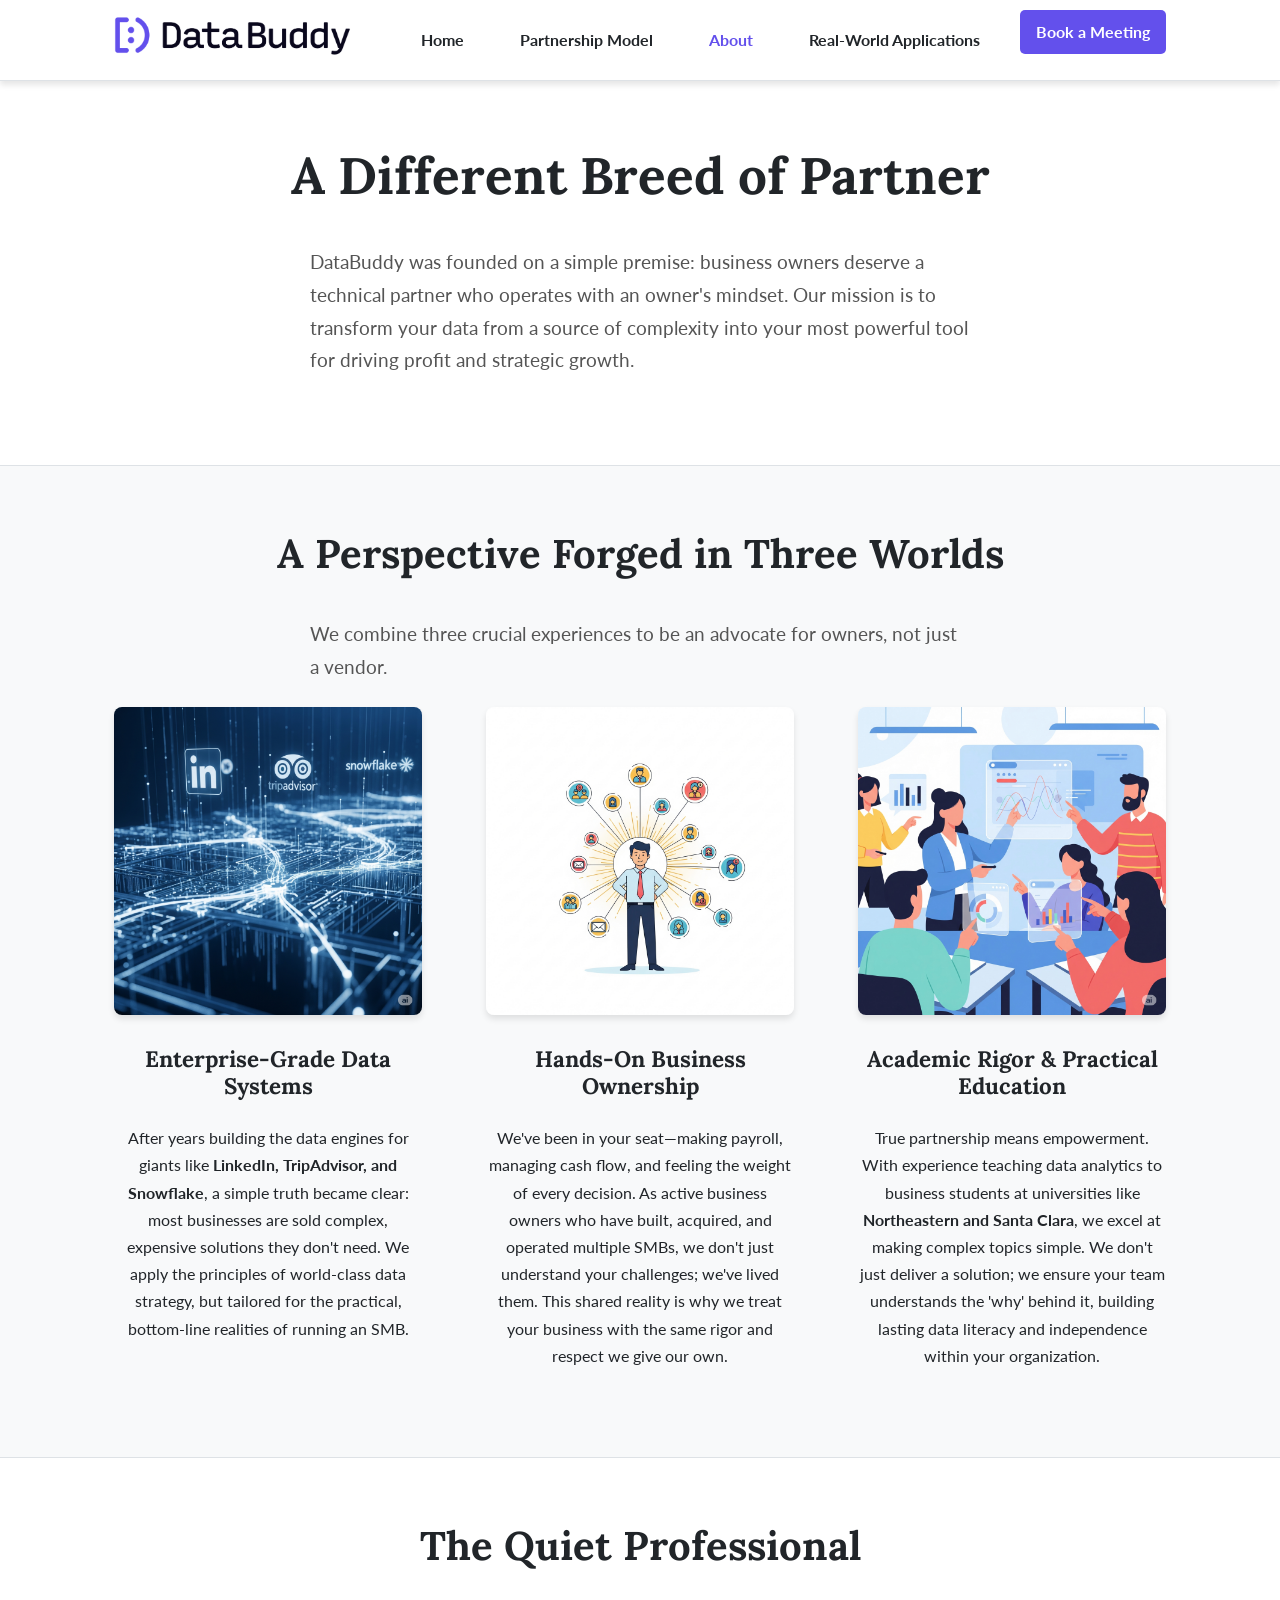
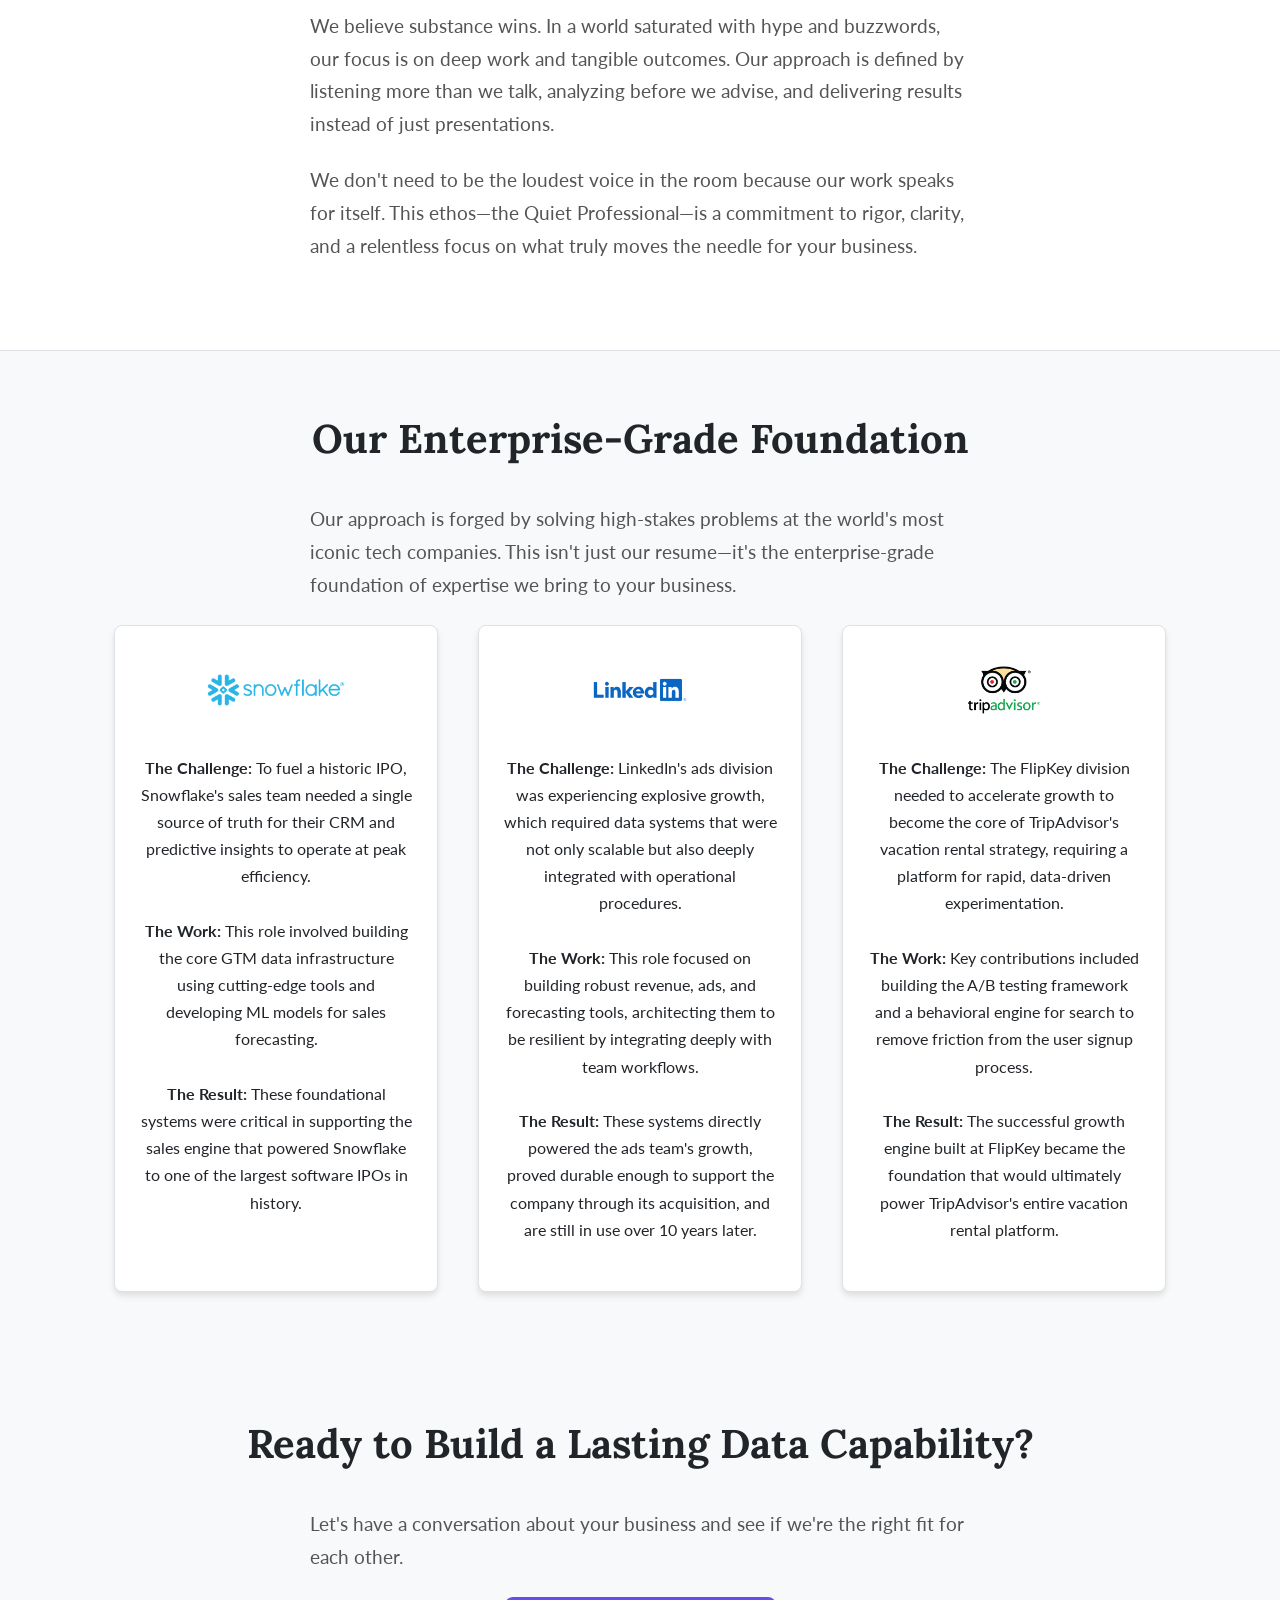
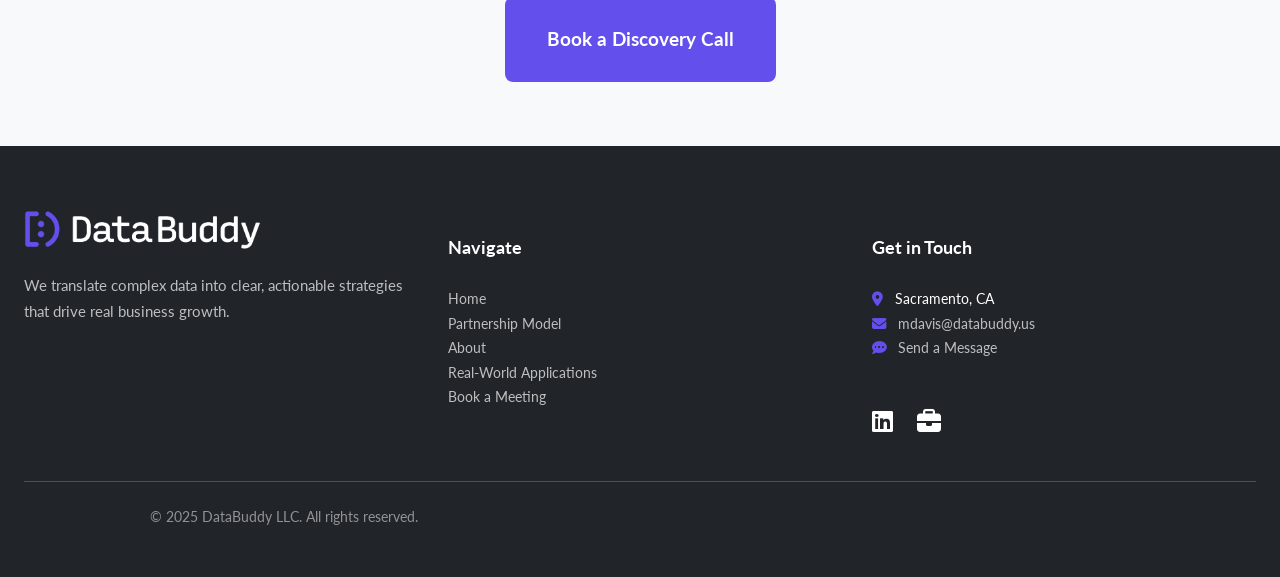
==== about.html @ 384ed4ab "first draft of new design" ====
<!DOCTYPE html>
<html lang="en">

<head>
    <meta charset="UTF-8">
    <meta name="viewport" content="width=device-width, initial-scale=1.0">

    <!-- SEO Meta Tags -->
    <title>DataBuddy | Unlock Clarity, Drive Growth</title>
    <meta name="description"
        content="DataBuddy helps SMBs gain clarity, save time, and boost profit. Partner with us to transform your data into a powerful asset.">

    <!-- Google Fonts -->
    <link rel="preconnect" href="https://fonts.googleapis.com">
    <link rel="preconnect" href="https://fonts.gstatic.com" crossorigin>
    <link href="https://fonts.googleapis.com/css2?family=Lato:wght@400;700&family=Lora:wght@400;700&display=swap"
        rel="stylesheet">

    <!-- Stylesheet -->
    <link rel="stylesheet" href="style.css">
    <link rel="stylesheet" href="https://cdnjs.cloudflare.com/ajax/libs/font-awesome/6.5.2/css/all.min.css"
        integrity="sha512-SnH5WK+bZxgPHs44uWIX+LLJAJ9/2PkPKZ5QiAj6Ta86w+fsb2TkcmfRyVX3pBnMFcV7oQPJkl9QevSCWr3W6A=="
        crossorigin="anonymous" referrerpolicy="no-referrer" />

    <!-- JSON-LD Schema Markup -->
    <script type="application/ld+json">
    {
      "@context": "https://schema.org",
      "@type": "ProfessionalService",
      "name": "DataBuddy",
      "description": "A data consultancy for SMBs, specializing in data strategy, analytics, and AI integration to drive profit and efficiency.",
      "url": "https://databuddy.us",
      "logo": "assets/DataBuddy logo color RGB.png",
      "serviceType": "Data Consulting",
      "areaServed": "US",
      "hasOfferCatalog": {
        "@type": "OfferCatalog",
        "name": "DataBuddy Services",
        "itemListElement": [
          {
            "@type": "OfferCatalog",
            "name": "Data Strategy & Analytics",
            "itemListElement": [
              {
                "@type": "Offer",
                "itemOffered": {
                  "@type": "Service",
                  "name": "Fractional CDO Services"
                }
              },
              {
                "@type": "Offer",
                "itemOffered": {
                  "@type": "Service",
                  "name": "Data Automation"
                }
              }
            ]
          }
        ]
      }
    }
    </script>
</head>

<body>
    <div class="wrapper">
        <header class="site-header">
            <div class="container header-container">
                <a href="index.html" class="site-logo">
                    <img src="assets/DataBuddy logo color RGB.png" alt="DataBuddy Logo">
                </a>
                <button class="nav-toggle" aria-controls="main-nav" aria-expanded="false">
                    <span class="hamburger" aria-hidden="true"></span>
                    <span class="sr-only">Menu</span>
                </button>
                <nav class="main-nav" id="main-nav">
                    <ul>
                        <li><a href="index.html">Home</a></li>
                        <li><a href="partnership-model.html">Partnership Model</a></li>
                        <li><a href="about.html" class="active">About</a></li>
                        <li><a href="real-world-applications.html">Real-World Applications</a></li>
                        <li><a href="contact.html" class="nav-button">Book a Meeting</a></li>
                    </ul>
                </nav>
            </div>
        </header>

        <main>
            <section class="page-header">
                <div class="container">
                    <h1 class="section-title">A Different Breed of Partner</h1>
                    <p class="subtitle">DataBuddy was founded on a simple premise: business owners deserve a technical
                        partner who operates with an owner's mindset. Our mission is to transform your data from a
                        source of complexity into your most powerful tool for driving profit and strategic growth.</p>
                </div>
            </section>

            <section class="philosophy-content bg-light">
                <div class="container">
                    <h2 class="section-title">A Perspective Forged in Three Worlds</h2>
                    <p class="subtitle">We combine three crucial experiences to be an advocate for owners, not just a
                        vendor.</p>
                    <div class="philosophy-grid">
                        <div class="philosophy-item">
                            <img src="assets/enterprise_experience.png" alt="Illustration of a high tech data system">
                            <h3>Enterprise-Grade Data Systems</h3>
                            <p>After years building the data engines for giants like <strong>LinkedIn, TripAdvisor, and
                                    Snowflake</strong>, a simple truth became clear: most businesses are sold complex,
                                expensive solutions they don't need. We apply the principles of world-class data
                                strategy, but tailored for the practical, bottom-line realities of running an SMB.</p>
                        </div>
                        <div class="philosophy-item">
                            <img src="assets/owner_many_hats.png"
                                alt="Illustration of a business owner considering many responsibilities">
                            <h3>Hands-On Business Ownership</h3>
                            <p>We've been in your seat—making payroll, managing cash flow, and feeling the weight of
                                every decision. As active business owners who have built, acquired, and operated
                                multiple SMBs, we don't just understand your challenges; we've lived them. This shared
                                reality is why we treat your business with the same rigor and respect we give our own.
                            </p>
                        </div>
                        <div class="philosophy-item">
                            <img src="assets/modern_teaching.png" alt="Illustration of a project based classroom">
                            <h3>Academic Rigor & Practical Education</h3>
                            <p>True partnership means empowerment. With experience teaching data analytics to business
                                students at universities like <strong>Northeastern and Santa Clara</strong>, we excel at
                                making complex topics simple. We don't just deliver a solution; we ensure your team
                                understands the 'why' behind it, building lasting data literacy and independence within
                                your organization.</p>
                        </div>
                    </div>
                </div>
            </section>

            <section class="quiet-professional">
                <div class="container">
                    <h2 class="section-title">The Quiet Professional</h2>
                    <p class="subtitle">We believe substance wins. In a world saturated with hype and buzzwords, our
                        focus is on deep work and tangible outcomes. Our approach is defined by listening more than we
                        talk, analyzing before we advise, and delivering results instead of just presentations.</p>
                    <p class="subtitle">We don't need to be the loudest voice in the room because our work speaks for
                        itself. This ethos—the Quiet Professional—is a commitment to rigor, clarity, and a relentless
                        focus on what truly moves the needle for your business.</p>
                </div>
            </section>

            <section class="experience-section bg-light">
                <div class="container">
                    <h2 class="section-title">Our Enterprise-Grade Foundation</h2>
                    <p class="subtitle">Our approach is forged by solving high-stakes problems at the world's most
                        iconic tech companies. This isn't just our resume—it's the enterprise-grade foundation of
                        expertise we bring to your business.</p>
                    <div class="experience-grid">
                        <div class="experience-card">
                            <img src="assets/snowflake-logo.png" alt="Snowflake Logo" class="experience-logo">
                            <p><strong>The Challenge:</strong> To fuel a historic IPO,
                                Snowflake's sales team needed a single source of truth for their CRM and predictive
                                insights to operate at peak efficiency.<br><br><strong>The Work:</strong> This role
                                involved building the core GTM data infrastructure using cutting-edge tools and
                                developing ML models for sales forecasting.<br><br><strong>The Result:</strong>
                                These foundational systems were critical in supporting the sales engine that powered
                                Snowflake to one of the largest software IPOs in history.</p>
                        </div>
                        <div class="experience-card">
                            <img src="assets/linkedin-logo.png" alt="LinkedIn Logo" class="experience-logo">
                            <p><strong>The Challenge:</strong> LinkedIn's ads division was
                                experiencing explosive growth, which required data systems that were not only
                                scalable but also deeply integrated with operational procedures.<br><br><strong>The
                                    Work:</strong> This role focused on building robust revenue, ads, and
                                forecasting tools, architecting them to be resilient by integrating deeply with team
                                workflows.<br><br><strong>The Result:</strong> These systems directly powered the
                                ads team's growth, proved durable enough to support the company through its
                                acquisition, and are still in use over 10 years later.</p>
                        </div>
                        <div class="experience-card">
                            <img src="assets/tripadvisor-logo.png" alt="TripAdvisor Logo" class="experience-logo">
                            <p><strong>The Challenge:</strong> The FlipKey division needed
                                to accelerate growth to become the core of TripAdvisor's vacation rental strategy,
                                requiring a platform for rapid, data-driven experimentation.<br><br><strong>The
                                    Work:</strong> Key contributions included building the A/B testing framework and
                                a behavioral engine for search to remove friction from the user signup
                                process.<br><br><strong>The Result:</strong> The successful growth engine built at
                                FlipKey became the foundation that would ultimately power TripAdvisor's entire
                                vacation rental platform.</p>
                        </div>
                    </div>
                </div>
            </section>
        </main>

        <section class="cta-section bg-light">
            <div class="container text-center">
                <h2 class="section-title">Ready to Build a Lasting Data Capability?</h2>
                <p class="subtitle">Let's have a conversation about your business and see if we're the right fit for
                    each other.</p>
                <a href="contact.html" class="cta-button">Book a Discovery Call</a>
            </div>
        </section>

        <footer id="footer" class="main-footer">
            <div>
                <div class="footer-grid">
                    <div class="footer-column">
                        <a href="index.html" class="footer-logo-link">
                            <img src="assets/DataBuddy logo color white letters RGB.png" alt="DataBuddy LLC Logo"
                                class="logo-image">
                        </a>
                        <p class="footer-tagline">We translate complex data into clear, actionable strategies that drive
                            real business growth.</p>
                    </div>

                    <div class="footer-column">
                        <h4 class="footer-heading">Navigate</h4>
                        <ul class="footer-nav-vertical">
                            <li><a href="index.html" class="nav-link">Home</a></li>
                            <li><a href="partnership-model.html" class="nav-link">Partnership Model</a></li>
                            <li><a href="about.html" class="nav-link">About</a></li>
                            <li><a href="real-world-applications.html" class="nav-link">Real-World Applications</a></li>
                            <li><a href="contact.html" class="nav-link">Book a Meeting</a></li>
                        </ul>
                    </div>

                    <div class="footer-column">
                        <h4 class="footer-heading">Get in Touch</h4>
                        <ul class="footer-contact-list">
                            <li><i class="fa-solid fa-location-dot"></i> <span>Sacramento, CA</span></li>
                            <li><i class="fa-solid fa-envelope"></i> <a href="mailto:mdavis@databuddy.us"
                                    class="nav-link">mdavis@databuddy.us</a></li>
                            <li><i class="fa-solid fa-comment-dots"></i> <a href="contact.html" class="nav-link">Send a Message</a></li>
                        </ul>
                        <div class="footer-socials">
                            <a href="https://www.linkedin.com/in/michaeladavis1/" target="_blank"
                                rel="noopener noreferrer" class="social-link" aria-label="LinkedIn Profile">
                                <i class="fa-brands fa-linkedin"></i>
                            </a>
                            <a href="https://metricdrive.us" target="_blank" rel="noopener noreferrer"
                                class="social-link" aria-label="MetricDrive Website">
                                <i class="fa-solid fa-briefcase"></i>
                            </a>
                        </div>
                    </div>
                </div>
                <div class="footer-bottom">
                    <p class="footer-copyright">&copy; 2025 DataBuddy LLC. All rights reserved.</p>
                </div>
            </div>
        </footer>

        <script src="script.js"></script>
</body>

</html>
---- style.css ----
/* --- 
  1. Global Styles & Variables
  2. Typography
  3. Layout & Structure
  4. Header & Navigation
  5. Page-Specific Sections
  6. Buttons & Forms
  7. Footer
  8. Media Queries (Desktop-up)
--- */

/* 1. Global Styles & Variables
------------------------------------------- */
:root {
    --color-text: #212529;
    --color-primary: #6350ec;
    --color-background: #FFFFFF;
    --color-background-light: #F8F9FA;
    --color-border: #dee2e6;
    --color-white: #FFFFFF;
    --color-error: #dc3545;
    --color-success: #28a745;

    --font-family-heading: 'Lora', serif;
    --font-family-body: 'Lato', sans-serif;

    --spacing-xs: 0.5rem;
    /* 8px */
    --spacing-s: 1rem;
    /* 16px */
    --spacing-m: 1.5rem;
    /* 24px */
    --spacing-l: 2.5rem;
    /* 40px */
    --spacing-xl: 4rem;
    /* 64px */

    --container-width: 1100px;
    --header-height: 80px;
    --box-shadow: 0 4px 6px rgba(0, 0, 0, 0.1);
}

*,
*::before,
*::after {
    box-sizing: border-box;
}

html,
body {
    margin: 0;
    padding: 0;
    height: 100%;
}

body {
    font-family: var(--font-family-body);
    font-weight: 400;
    line-height: 1.7;
    color: var(--color-text);
    background-color: var(--color-background);
    display: flex;
    flex-direction: column;
}

/* 2. Typography
------------------------------------------- */
h1,
h2,
h3 {
    font-family: var(--font-family-heading);
    font-weight: 700;
    line-height: 1.2;
    margin: 0 0 var(--spacing-m);
}

h1 {
    font-size: 2.8rem;
}

h2 {
    font-size: 2.2rem;
}

h3 {
    font-size: 1.4rem;
}

p {
    margin: 0 0 var(--spacing-m);
    max-width: 65ch;
}

p.subtitle {
    font-size: 1.2rem;
    color: #555;
    max-width: 60ch;
    margin-left: auto;
    margin-right: auto;
}

a {
    color: var(--color-primary);
    text-decoration: none;
    font-weight: 700;
    transition: color 0.2s ease-in-out;
}

a:hover,
.main-nav a:hover,
.main-nav a:focus {
    color: #0056b3;
    text-decoration: underline;
}

/* 3. Layout & Structure
------------------------------------------- */
.wrapper {
    flex: 1 0 auto;
}

.container {
    width: 100%;
    max-width: var(--container-width);
    margin: 0 auto;
    padding: 0 var(--spacing-m);
}

section {
    padding: var(--spacing-xl) 0;
    border-top: 1px solid var(--color-border);
}

section:first-of-type {
    border-top: none;
}

.bg-light {
    background-color: var(--color-background-light);
}

.section-title {
    text-align: center;
    margin-bottom: var(--spacing-l);
}

/* 4. Header & Navigation
------------------------------------------- */
.site-header {
    background-color: var(--color-background);
    border-bottom: 1px solid var(--color-border);
    position: sticky;
    top: 0;
    z-index: 1000;
    box-shadow: var(--box-shadow);
}

.header-container {
    display: flex;
    justify-content: space-between;
    align-items: center;
    height: var(--header-height);
}

.site-logo img {
    height: 40px;
    width: auto;
}

.nav-toggle {
    display: block;
    padding: var(--spacing-xs);
    background: transparent;
    border: none;
    cursor: pointer;
    z-index: 1001;
}

.hamburger {
    display: block;
    width: 24px;
    height: 2px;
    background-color: var(--color-text);
    position: relative;
    transition: transform 0.3s ease-in-out;
}

.hamburger::before,
.hamburger::after {
    content: '';
    position: absolute;
    left: 0;
    width: 100%;
    height: 2px;
    background-color: var(--color-text);
    transition: top 0.3s ease-in-out, transform 0.3s ease-in-out;
}

.hamburger::before {
    top: -8px;
}

.hamburger::after {
    top: 8px;
}

.nav-open .hamburger {
    background-color: transparent;
}

.nav-open .hamburger::before {
    top: 0;
    transform: rotate(45deg);
}

.nav-open .hamburger::after {
    top: 0;
    transform: rotate(-45deg);
}

.main-nav {
    display: none;
    position: absolute;
    top: var(--header-height);
    left: 0;
    right: 0;
    background-color: var(--color-background);
    border-bottom: 1px solid var(--color-border);
}

.main-nav.nav-open {
    display: block;
}

.main-nav ul {
    list-style: none;
    margin: 0;
    padding: var(--spacing-s) 0;
}

.main-nav a {
    display: block;
    padding: var(--spacing-m);
    color: var(--color-text);
    font-size: 1.125rem;
    text-align: center;
}

.main-nav a:hover {
    background-color: var(--color-background-light);
    text-decoration: none;
}

.main-nav a.active-nav {
    color: var(--color-primary);
    font-weight: 700;
}

.main-nav a.active-nav {
    color: var(--color-primary);
    font-weight: 700;
}

.main-nav a.nav-button {
    background-color: var(--color-primary);
    color: var(--color-white);
    padding: 0.5rem 1rem;
    border-radius: 5px;
    text-decoration: none;
    transition: background-color 0.3s ease;
}

.main-nav a.nav-button:hover {
    background-color: #523ecb;
    color: var(--color-white);
    text-decoration: none;
}

/* 5. Page-Specific Sections
------------------------------------------- */
/* Hero Section */
.hero {
    position: relative;
    text-align: center;
    padding: var(--spacing-xl) 0;
    padding-top: 8rem;
    /* Increased padding for more vertical space */
    padding-bottom: 8rem;
    /* Increased padding for more vertical space */
    color: var(--color-white);
}

.hero::before {
    content: '';
    position: absolute;
    top: 0;
    left: 0;
    right: 0;
    bottom: 0;
    background-image: url('assets/hero-background.png');
    background-size: cover;
    background-position: center;
    z-index: -2;
}

.hero::after {
    content: '';
    position: absolute;
    top: 0;
    left: 0;
    right: 0;
    bottom: 0;
    background-color: rgba(0, 0, 0, 0.6);
    z-index: -1;
}

.hero h1 {
    margin-bottom: var(--spacing-s);
    text-shadow: 1px 1px 3px rgba(0, 0, 0, 0.4);
}

.hero .subtitle {
    font-size: 1.8rem;
    /* Larger font size */
    color: var(--color-background-light);
    text-shadow: 1px 1px 3px rgba(0, 0, 0, 0.4);
    max-width: none;
    /* Remove max-width to allow it to spread */
}

/* Problem Solution Section */
.problem-cards {
    display: grid;
    gap: var(--spacing-l);
    margin-top: var(--spacing-l);
}

.problem-card {
    background-color: var(--color-background);
    border: 1px solid var(--color-border);
    padding: var(--spacing-m);
    border-radius: 8px;
    box-shadow: var(--box-shadow);
    text-align: center;
    transition: transform 0.2s ease-in-out, box-shadow 0.2s ease-in-out;
}

.problem-card:hover {
    transform: translateY(-5px);
    box-shadow: 0 8px 15px rgba(0, 0, 0, 0.1);
}

.problem-card i {
    font-size: 3rem;
    color: var(--color-primary);
    margin-bottom: var(--spacing-s);
}

.problem-card h3 {
    color: var(--color-primary);
}

/* Reiterate Section */
.reiterate {
    text-align: center;
}

/* Trusted By Section */
.trusted-by {
    text-align: center;
}

.partner-logos {
    display: flex;
    flex-wrap: wrap;
    justify-content: center;
    align-items: center;
    gap: var(--spacing-xl);
    margin-top: var(--spacing-l);
}

.partner-logos img {
    height: 35px;
    width: auto;
    filter: grayscale(100%);
    opacity: 0.7;
    transition: filter 0.3s ease, opacity 0.3s ease;
}

.partner-logos img:hover {
    filter: grayscale(0%);
    opacity: 1;
}

.industry-list {
    display: flex;
    flex-wrap: wrap;
    justify-content: center;
    gap: var(--spacing-s);
    margin-top: var(--spacing-l);
}

.industry-list span {
    background-color: var(--color-background);
    border: 1px solid var(--color-border);
    padding: var(--spacing-xs) var(--spacing-s);
    border-radius: 20px;
    font-size: 0.9rem;
}

/* Industry Grid */
.industry-grid {
    display: flex; /* Use flexbox for more control over spacing and wrapping */
    flex-wrap: wrap;
    justify-content: center;
    gap: var(--spacing-s); /* Smaller gap between items */
    margin-top: var(--spacing-l);
}

.industry-card {
    background-color: var(--color-background);
    border: 1px solid var(--color-border);
    padding: var(--spacing-xs) var(--spacing-s); /* Even smaller padding, horizontal emphasis */
    border-radius: 20px; /* More rounded edges for oval shape */
    display: flex;
    align-items: center; /* Align icon and text horizontally */
    justify-content: center;
    text-align: center;
    transition: transform 0.2s ease-in-out, box-shadow 0.2s ease-in-out;
    white-space: nowrap; /* Prevent text wrapping */
    flex-shrink: 0; /* Prevent cards from shrinking too much */
}

.industry-card:hover {
    transform: translateY(-3px); /* Slightly less hover effect */
    box-shadow: 0 4px 8px rgba(0,0,0,0.1); /* Lighter shadow on hover */
}

.industry-card i {
    font-size: 0.9rem; /* Even smaller icon */
    color: var(--color-primary);
    margin-right: var(--spacing-xs); /* Margin to separate icon from text */
    margin-bottom: 0; /* Remove bottom margin */
}

.industry-card span {
    font-size: 0.9rem; /* Keep font size consistent */
}

/* CTA Bottom */
.cta-bottom {
    background-color: var(--color-primary);
    color: var(--color-white);
    padding: var(--spacing-s) 0; /* Make it a bit smaller */
}

.cta-bottom h2 {
    color: var(--color-white);
}

.cta-bottom .container {
}

/* Partnership Model Page */
.philosophy-content blockquote {
    margin: var(--spacing-l) auto;
    max-width: 800px;
    font-size: 1.3rem;
    line-height: 1.6;
    font-style: italic;
    color: var(--color-text);
}

.philosophy-content blockquote footer {
    font-size: 1rem;
    font-style: normal;
    margin-top: var(--spacing-s);
    display: block;
}

.philosophy-text-center {
    text-align: center;
}

.pillars-grid,
.engagement-steps {
    display: grid;
    gap: var(--spacing-l);
}

.pillar {
    background-color: var(--color-background);
    border: 1px solid var(--color-border);
    padding: var(--spacing-m);
    border-radius: 8px;
    box-shadow: var(--box-shadow);
    transition: transform 0.2s ease-in-out, box-shadow 0.2s ease-in-out;
    text-align: center; /* Center content within the pillar card */
}

.pillar:hover {
    transform: translateY(-5px);
    box-shadow: 0 8px 15px rgba(0, 0, 0, 0.1);
}

.pillar i {
    font-size: 3rem; /* Large icon size */
    color: var(--color-primary);
    margin-bottom: var(--spacing-s);
}

.engagement-step {
    background-color: var(--color-background);
    border: 1px solid var(--color-border);
    padding: var(--spacing-m);
    border-radius: 8px;
    box-shadow: var(--box-shadow);
    transition: transform 0.2s ease-in-out, box-shadow 0.2s ease-in-out;
}

.engagement-step:hover {
    transform: translateY(-5px);
    box-shadow: 0 8px 15px rgba(0, 0, 0, 0.1);
}

.engagement-step h3 {
    color: var(--color-primary);
}

.engagement-step .step-type {
    font-weight: 700;
    color: #555;
    margin-bottom: var(--spacing-s);
}

.databuddy-difference {
    /* text-align: center; */ /* Removed as content inside should be left-aligned */
}

.databuddy-difference .section-title {
    text-align: center;
}

.databuddy-difference p {
    text-align: left;
    max-width: 800px; /* Adjust as needed */
    margin-left: auto;
    margin-right: auto;
}

.databuddy-difference ul {
    text-align: left;
    max-width: 800px; /* Adjust as needed */
    margin-left: auto;
    margin-right: auto;
    list-style-type: disc; /* Ensure bullets are visible */
    padding-left: 20px; /* Add some padding for bullets */
}

.databuddy-solution h2 {
    text-align: center;
}

.databuddy-solution p {
    text-align: left;
    max-width: 800px; /* Adjust as needed */
    margin-left: auto;
    margin-right: auto;
}

.model-highlight {
    background-color: var(--color-background-light);
    border: 1px solid var(--color-border);
    padding: var(--spacing-m);
    border-radius: 8px;
    box-shadow: var(--box-shadow);
    margin: var(--spacing-l) auto;
    max-width: 800px;
    text-align: left;
}

.final-statement {
    text-align: center;
    font-weight: 700;
    font-size: 1.2rem;
    margin-top: var(--spacing-l);
}

.margin-top-l {
    margin-top: var(--spacing-l);
}

/* About Page */
.philosophy-grid {
    display: grid;
    gap: var(--spacing-xl);
    align-items: start;
    grid-template-columns: repeat(3, 1fr);
}

.philosophy-item {
    text-align: center;
}

.philosophy-item img {
    max-width: 100%;
    height: auto;
    margin-bottom: var(--spacing-m);
    border-radius: 8px;
    box-shadow: var(--box-shadow);
}

/* Real-World Applications Page Specific */
.real-world-analogy-grid {
    display: grid;
    gap: var(--spacing-xl);
    align-items: start;
    grid-template-columns: repeat(auto-fit, minmax(300px, 1fr));
    justify-content: center;
}

.real-world-analogy-item {
    text-align: center;
}

.real-world-analogy-item img {
    max-width: 100%;
    height: auto;
    margin-bottom: var(--spacing-m);
    border-radius: 8px;
    box-shadow: var(--box-shadow);
}

.experience-section .experience-grid {
    display: grid;
    gap: var(--spacing-l);
    grid-template-columns: repeat(3, 1fr);
}

.experience-card {
    background-color: var(--color-background);
    border: 1px solid var(--color-border);
    padding: var(--spacing-m);
    border-radius: 8px;
    box-shadow: var(--box-shadow);
    transition: transform 0.2s ease-in-out, box-shadow 0.2s ease-in-out;
    text-align: center;
}

.experience-card:hover {
    transform: translateY(-5px);
    box-shadow: 0 8px 15px rgba(0, 0, 0, 0.1);
}

.experience-card .experience-logo {
    height: 80px;
    margin-bottom: var(--spacing-s);
}

.experience-card h3 {
    color: var(--color-primary);
}

/* Real-World Applications Page */
.case-study-grid-full {
    display: grid;
    gap: var(--spacing-l);
    margin-top: var(--spacing-l);
}

.case-study-card {
    background-color: var(--color-background);
    border: 1px solid var(--color-border);
    padding: var(--spacing-m);
    border-radius: 8px;
    box-shadow: var(--box-shadow);
    transition: transform 0.2s ease-in-out, box-shadow 0.2s ease-in-out;
    text-align: left;
    /* Ensure text aligns left within the card */
}

.case-study-card:hover {
    transform: translateY(-5px);
    box-shadow: 0 8px 15px rgba(0, 0, 0, 0.1);
}

.case-study-card h3 {
    color: var(--color-primary);
    margin-bottom: var(--spacing-s);
}

.case-study-card p {
    margin-bottom: var(--spacing-s);
}

/* Contact Page */
.contact-grid {
    display: grid;
    gap: var(--spacing-l);
    margin-top: var(--spacing-l);
}

.calendly-container {
    height: 700px;
    /* Adjust as needed */
    overflow: hidden;
    margin: var(--spacing-l) auto;
    border: 1px solid var(--color-border);
    border-radius: 8px;
}

.calendly-container iframe {
    width: 100%;
    height: 100%;
    border: none;
}

.contact-form-container,
.what-to-expect {
    background-color: var(--color-background);
    border: 1px solid var(--color-border);
    padding: var(--spacing-s); /* Reduced padding */
    border-radius: 12px; /* Slightly more rounded */
    box-shadow: 0 10px 25px rgba(0, 0, 0, 0.1); /* More pronounced shadow */
}

.contact-form .form-group {
    margin-bottom: var(--spacing-m); /* Spacing between form groups */
}

.contact-form label {
    display: block; /* Ensure label is on its own line */
    margin-bottom: var(--spacing-xs); /* Space between label and input */
    font-weight: 700;
    color: var(--color-text);
    font-size: 0.95rem;
}

.contact-form input[type="text"],
.contact-form input[type="email"],
.contact-form textarea {
    width: 100%;
    padding: var(--spacing-xs); /* Reduced padding */
    border: 1px solid var(--color-border);
    border-radius: 8px; /* Rounded input fields */
    font-family: var(--font-family-body);
    font-size: 1rem;
    color: var(--color-text);
    background-color: var(--color-background-light); /* Light background for inputs */
    transition: border-color 0.2s ease-in-out, box-shadow 0.2s ease-in-out;
}

.contact-form input[type="text"]:focus,
.contact-form input[type="email"]:focus,
.contact-form textarea:focus {
    border-color: var(--color-primary); /* Highlight on focus */
    box-shadow: 0 0 0 3px rgba(99, 80, 236, 0.2); /* Subtle glow on focus */
    outline: none; /* Remove default outline */
}

.contact-form textarea {
    resize: vertical; /* Allow vertical resizing */
    min-height: 120px; /* Minimum height for textarea */
}

.contact-form .error-message {
    color: var(--color-error);
    font-size: 0.85rem;
    margin-top: var(--spacing-xs);
    min-height: 1.2rem; /* Reserve space for error message */
}

.cta-button {
    display: block; /* Make it a block element */
    width: fit-content; /* Allow width to fit content */
    margin-left: auto;
    margin-right: auto;
    padding: var(--spacing-m) var(--spacing-l); /* Increased padding */
    font-size: 1.2rem; /* Increased font size */
    border-radius: 8px;
    cursor: pointer;
    background-color: var(--color-primary); /* Purple background */
    color: var(--color-white); /* White text */
    border: 2px solid var(--color-primary); /* Add a solid border */
    text-decoration: none; /* Ensure no underline */
    transition: background-color 0.2s ease-in-out, transform 0.2s ease-in-out, border-color 0.2s ease-in-out;
}

.cta-button:hover {
    background-color: #523ecb; /* Darker shade of purple on hover */
    border-color: #523ecb; /* Darken border on hover */
    transform: translateY(-2px); /* Slight lift on hover */
    color: var(--color-white); /* Ensure text remains white */
    text-decoration: none; /* Ensure no underline on hover */
}

.cta-bottom .cta-button {
    border-color: black;
}

.cta-bottom .cta-button:hover {
    border-color: black;
}

.contact-form .success-message {
    color: var(--color-success);
    font-weight: 700;
    text-align: center;
    margin-top: var(--spacing-m);
}

.what-to-expect ul {
    list-style: none;
    padding: 0;
}

.what-to-expect li {
    margin-bottom: var(--spacing-s);
    padding-left: 1.5rem;
    position: relative;
}

.what-to-expect li::before {
    content: '\2022';
    /* Bullet point */
    color: var(--color-primary);
    font-weight: bold;
    display: inline-block;
    width: 1em;
    margin-left: -1.5em;
}

/* Hover Prompt Cloud */
.hover-prompt-cloud {
    position: absolute;
    background-color: var(--color-primary);
    color: var(--color-white);
    padding: var(--spacing-s) var(--spacing-m);
    border-radius: 20px; /* Rounded edges for cloud shape */
    box-shadow: 0 4px 10px rgba(0, 0, 0, 0.2);
    font-size: 0.9rem;
    text-align: center;
    white-space: nowrap;
    z-index: 1000;
    opacity: 0;
    visibility: hidden;
    transition: opacity 0.3s ease, visibility 0.3s ease;
}

.hover-prompt-cloud::after {
    content: '';
    position: absolute;
    width: 0;
    height: 0;
    border-left: 10px solid transparent;
    border-right: 10px solid transparent;
    border-top: 10px solid var(--color-primary);
    bottom: -10px; /* Position the tail below the cloud */
    left: 50%;
    transform: translateX(-50%);
}

/* Quote Section Styling */
.quote-wrapper {
    background-color: var(--color-background);
    border: 1px solid var(--color-border);
    padding: var(--spacing-l);
    border-radius: 12px;
    box-shadow: 0 10px 25px rgba(0, 0, 0, 0.1);
    margin: var(--spacing-xl) auto; /* Center and add vertical spacing */
    max-width: 800px; /* Limit width for readability */
    display: flex;
    flex-direction: column; /* Stack icon and quote vertically */
    align-items: center; /* Center items horizontally */
    text-align: center;
}

.quote-icon {
    font-size: 4rem; /* Large icon size */
    color: var(--color-primary);
    margin-bottom: var(--spacing-m);
}

.quote-wrapper blockquote {
    margin: 0; /* Remove default blockquote margin */
    font-size: 1.5rem; /* Larger font size for quote */
    line-height: 1.6;
    font-style: italic;
    color: var(--color-text);
}

.quote-wrapper blockquote footer {
    font-size: 1rem;
    font-style: normal;
    margin-top: var(--spacing-s);
    display: block;
}

/* Footer */
.main-footer {
    background-color: var(--color-text);
    color: var(--color-white);
    padding: var(--spacing-xl) var(--spacing-m) var(--spacing-m); /* Added horizontal padding */
    font-size: 0.9rem;
}

.main-footer .container {
    display: grid;
    gap: var(--spacing-l);
    padding: 0; /* Removed horizontal padding */
}

.footer-grid {
    display: grid;
    gap: var(--spacing-l);
    grid-template-columns: 1fr;
    /* Default to single column */
}

.footer-column {
    text-align: center;
}

.footer-logo-link img {
    height: 40px;
    margin-bottom: var(--spacing-s);
}

.footer-tagline {
    color: rgba(255, 255, 255, 0.7);
    font-size: 0.95rem;
}

.footer-heading {
    color: var(--color-white);
    font-size: 1.1rem;
    margin-bottom: var(--spacing-m);
}

.footer-nav-vertical,
.footer-contact-list {
    list-style: none;
    padding: 0;
    margin: 0;
}

.footer-nav-vertical a,
.footer-contact-list a {
    color: rgba(255, 255, 255, 0.7);
    font-weight: 400;
}

.footer-nav-vertical a:hover,
.footer-contact-list a:hover {
    color: var(--color-white);
    text-decoration: underline;
}

.footer-contact-list li i {
    margin-right: var(--spacing-xs);
    color: var(--color-primary);
}

.footer-socials {
    display: flex;
    justify-content: center;
    gap: var(--spacing-m);
    margin-top: var(--spacing-l);
}

.social-link {
    color: var(--color-white);
    font-size: 1.5rem;
    transition: color 0.2s ease-in-out;
}

.social-link:hover {
    color: var(--color-primary);
}

.footer-bottom {
    border-top: 1px solid rgba(255, 255, 255, 0.2);
    padding-top: var(--spacing-m);
    margin-top: var(--spacing-l);
    text-align: center;
    grid-column: 1 / -1;
    /* Span across all grid columns */
}

.footer-copyright {
    color: rgba(255, 255, 255, 0.5);
    font-size: 0.85rem;
}

/* Media Queries */
@media (min-width: 768px) {
    h1 {
        font-size: 3.2rem;
    }

    h2 {
        font-size: 2.5rem;
    }

    .problem-cards {
        grid-template-columns: repeat(2, 1fr);
    }

    .pillars-grid,
.engagement-steps {
        grid-template-columns: repeat(2, 1fr);
    }

    .industry-grid {
        grid-template-columns: repeat(3, 1fr); /* Keep 3 columns for tablet */
    }



    .case-study-grid,
.case-study-grid-full {
        grid-template-columns: repeat(2, 1fr);
    }



    .contact-grid {
        grid-template-columns: 1fr 1fr;
        text-align: left;
    }

    .contact-form-container,
.what-to-expect {
        text-align: left;
    }

    .main-footer .container {
        grid-template-columns: repeat(2, 1fr);
        text-align: left;
    }

    .footer-column {
        text-align: left;
    }

    .footer-socials {
        justify-content: flex-start;
    }

    .footer-grid {
        grid-template-columns: repeat(auto-fit, minmax(250px, 1fr));
        /* 2 columns for tablet and up */
    }
}

@media (min-width: 992px) {
    .nav-toggle {
        display: none;
    }

    .main-nav {
        display: block;
        position: static;
        border: none;
    }

    .main-nav ul {
        display: flex;
        gap: var(--spacing-m);
        padding: 0;
    }

    .main-nav a {
        padding: var(--spacing-s);
        font-size: 1rem;
    }

    .main-nav a:hover {
        background-color: transparent;
        color: var(--color-primary);
        text-decoration: underline;
    }

    .problem-cards {
        grid-template-columns: repeat(4, 1fr);
    }

    .pillars-grid,
.engagement-steps {
        grid-template-columns: repeat(3, 1fr);
    }

    .industry-grid {
        grid-template-columns: repeat(5, 1fr); /* Adjusted for desktop to show more columns */
    }



    .main-footer .container {
        grid-template-columns: repeat(3, 1fr);
    }

    .footer-grid {
        grid-template-columns: repeat(3, 1fr);
        /* 3 columns for desktop and up */
    }
}

/* Accessibility */
.sr-only {
    position: absolute;
    width: 1px;
    height: 1px;
    padding: 0;
    margin: -1px;
    overflow: hidden;
    clip: rect(0, 0, 0, 0);
    white-space: nowrap;
    border: 0;
}
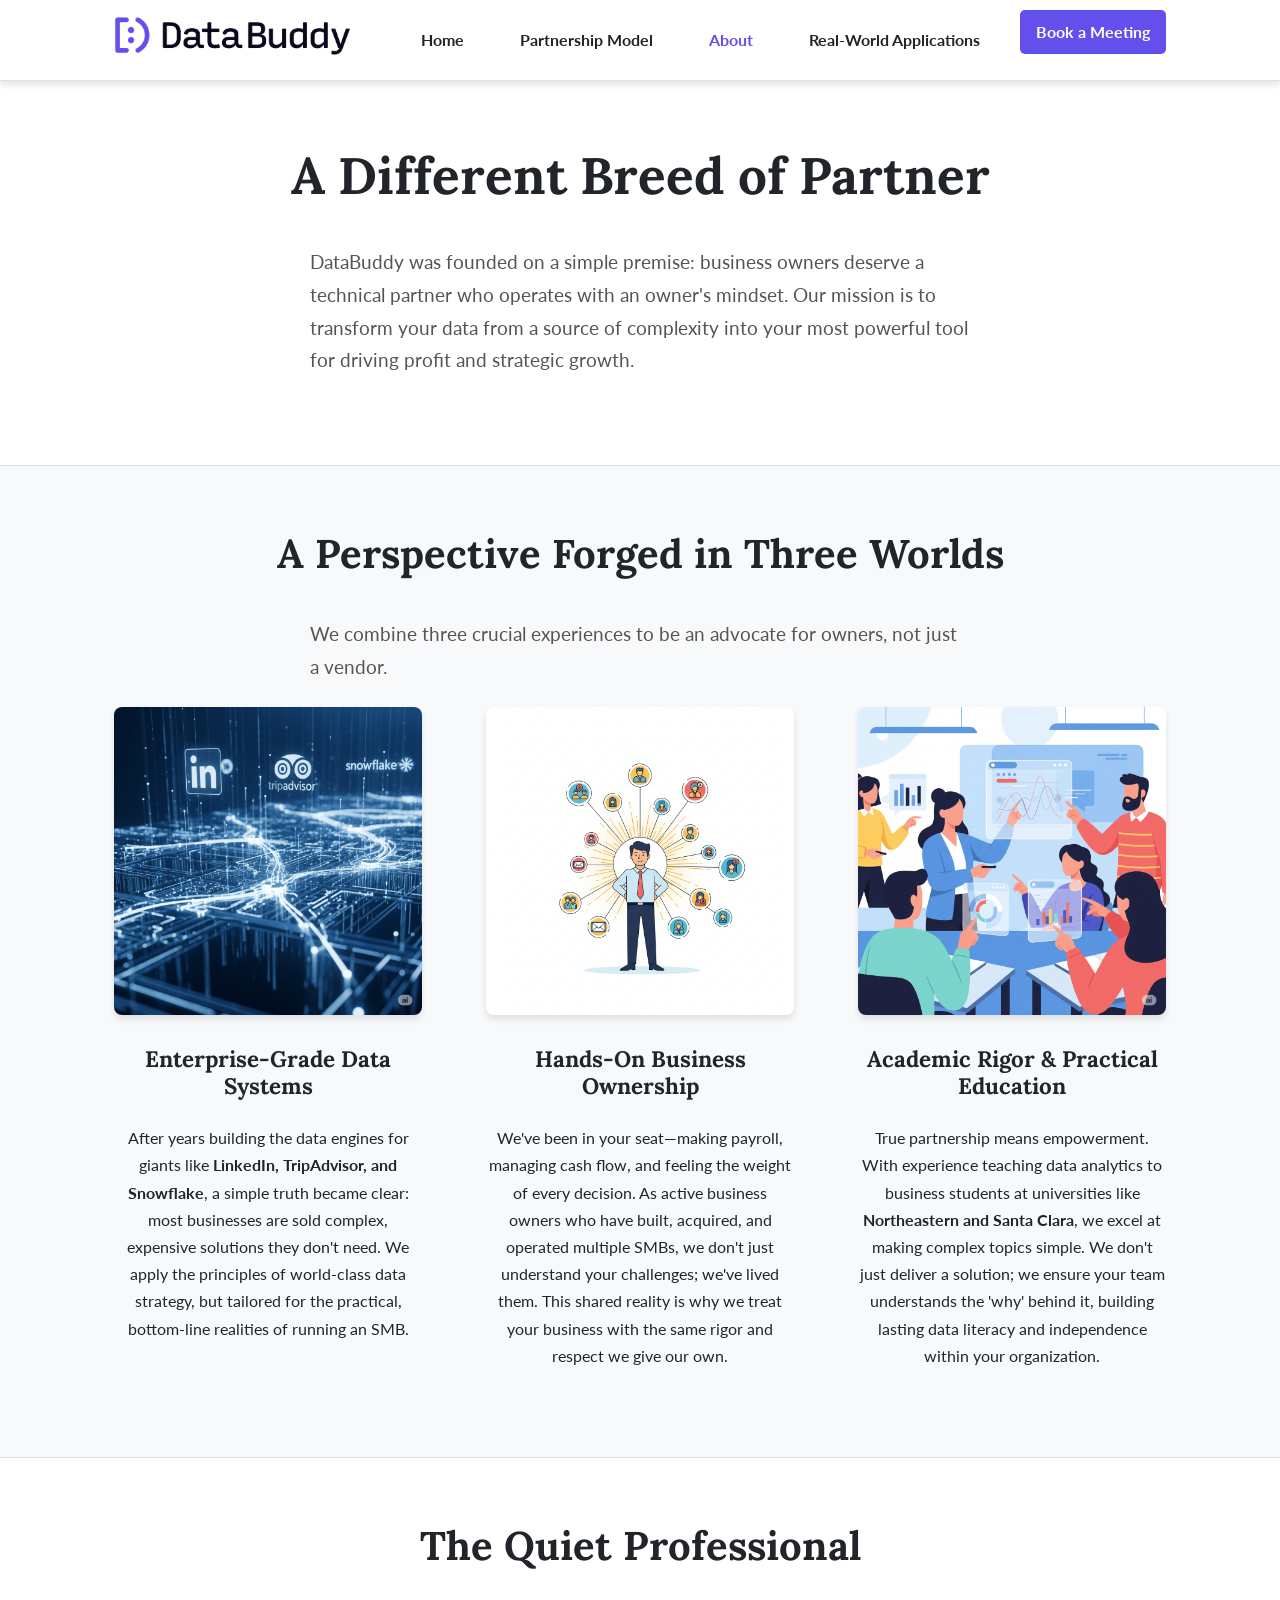
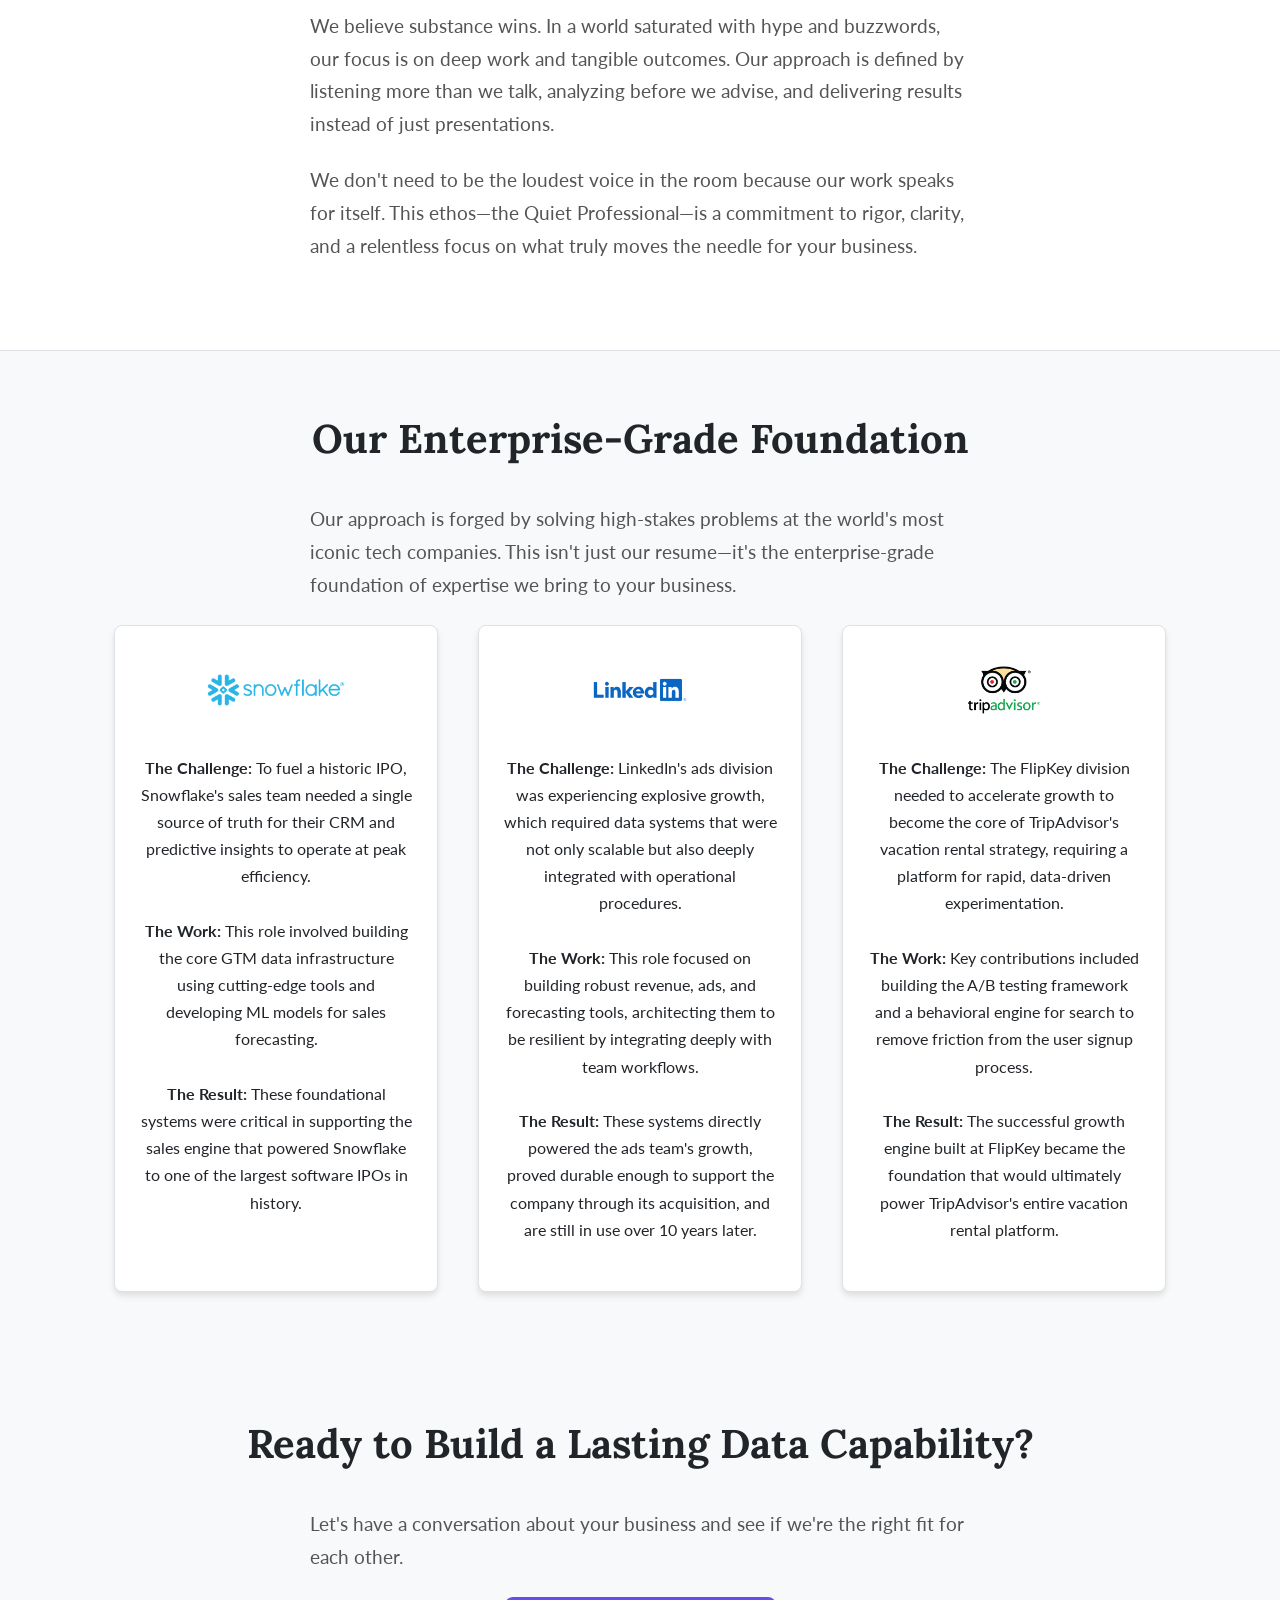
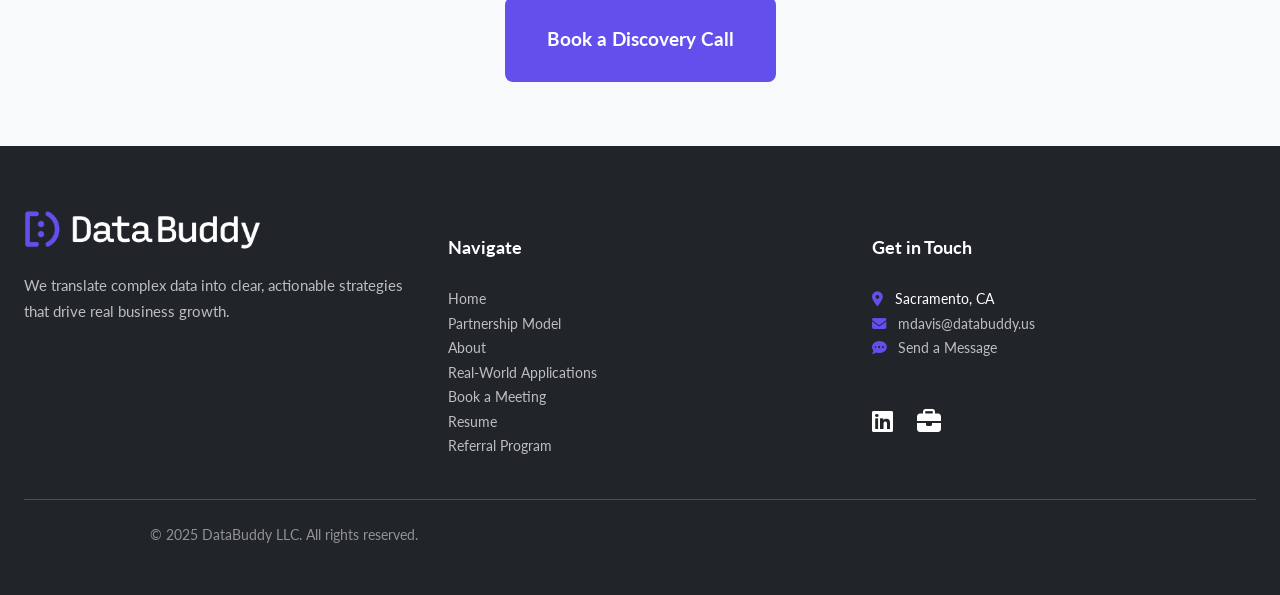
==== commit f0a70939: "feat: add resume and referral links to footer" ====
--- a/about.html
+++ b/about.html
@@ -218,6 +218,8 @@
                             <li><a href="about.html" class="nav-link">About</a></li>
                             <li><a href="real-world-applications.html" class="nav-link">Real-World Applications</a></li>
                             <li><a href="contact.html" class="nav-link">Book a Meeting</a></li>
+                            <li><a href="resume.html" class="nav-link">Resume</a></li>
+                            <li><a href="referral_one_pager.html" class="nav-link">Referral Program</a></li>
                         </ul>
                     </div>
 
--- a/style.css
+++ b/style.css
@@ -23,6 +23,7 @@
 
     --font-family-heading: 'Lora', serif;
     --font-family-body: 'Lato', sans-serif;
+    --font-display: 'swap';
 
     --spacing-xs: 0.5rem;
     /* 8px */
@@ -410,56 +411,69 @@
 
 /* Industry Grid */
 .industry-grid {
-    display: flex; /* Use flexbox for more control over spacing and wrapping */
+    display: flex;
+    /* Use flexbox for more control over spacing and wrapping */
     flex-wrap: wrap;
     justify-content: center;
-    gap: var(--spacing-s); /* Smaller gap between items */
+    gap: var(--spacing-s);
+    /* Smaller gap between items */
     margin-top: var(--spacing-l);
 }
 
 .industry-card {
     background-color: var(--color-background);
     border: 1px solid var(--color-border);
-    padding: var(--spacing-xs) var(--spacing-s); /* Even smaller padding, horizontal emphasis */
-    border-radius: 20px; /* More rounded edges for oval shape */
+    padding: var(--spacing-xs) var(--spacing-s);
+    /* Even smaller padding, horizontal emphasis */
+    border-radius: 20px;
+    /* More rounded edges for oval shape */
     display: flex;
-    align-items: center; /* Align icon and text horizontally */
+    align-items: center;
+    /* Align icon and text horizontally */
     justify-content: center;
     text-align: center;
     transition: transform 0.2s ease-in-out, box-shadow 0.2s ease-in-out;
-    white-space: nowrap; /* Prevent text wrapping */
-    flex-shrink: 0; /* Prevent cards from shrinking too much */
+    white-space: nowrap;
+    /* Prevent text wrapping */
+    flex-shrink: 0;
+    /* Prevent cards from shrinking too much */
 }
 
 .industry-card:hover {
-    transform: translateY(-3px); /* Slightly less hover effect */
-    box-shadow: 0 4px 8px rgba(0,0,0,0.1); /* Lighter shadow on hover */
+    transform: translateY(-3px);
+    /* Slightly less hover effect */
+    box-shadow: 0 4px 8px rgba(0, 0, 0, 0.1);
+    /* Lighter shadow on hover */
 }
 
 .industry-card i {
-    font-size: 0.9rem; /* Even smaller icon */
-    color: var(--color-primary);
-    margin-right: var(--spacing-xs); /* Margin to separate icon from text */
-    margin-bottom: 0; /* Remove bottom margin */
+    font-size: 0.9rem;
+    /* Even smaller icon */
+    color: var(--color-primary);
+    margin-right: var(--spacing-xs);
+    /* Margin to separate icon from text */
+    margin-bottom: 0;
+    /* Remove bottom margin */
 }
 
 .industry-card span {
-    font-size: 0.9rem; /* Keep font size consistent */
+    font-size: 0.9rem;
+    /* Keep font size consistent */
 }
 
 /* CTA Bottom */
 .cta-bottom {
     background-color: var(--color-primary);
     color: var(--color-white);
-    padding: var(--spacing-s) 0; /* Make it a bit smaller */
+    padding: var(--spacing-s) 0;
+    /* Make it a bit smaller */
 }
 
 .cta-bottom h2 {
     color: var(--color-white);
 }
 
-.cta-bottom .container {
-}
+.cta-bottom .container {}
 
 /* Partnership Model Page */
 .philosophy-content blockquote {
@@ -495,7 +509,8 @@
     border-radius: 8px;
     box-shadow: var(--box-shadow);
     transition: transform 0.2s ease-in-out, box-shadow 0.2s ease-in-out;
-    text-align: center; /* Center content within the pillar card */
+    text-align: center;
+    /* Center content within the pillar card */
 }
 
 .pillar:hover {
@@ -504,7 +519,8 @@
 }
 
 .pillar i {
-    font-size: 3rem; /* Large icon size */
+    font-size: 3rem;
+    /* Large icon size */
     color: var(--color-primary);
     margin-bottom: var(--spacing-s);
 }
@@ -534,7 +550,8 @@
 }
 
 .databuddy-difference {
-    /* text-align: center; */ /* Removed as content inside should be left-aligned */
+    /* text-align: center; */
+    /* Removed as content inside should be left-aligned */
 }
 
 .databuddy-difference .section-title {
@@ -543,18 +560,22 @@
 
 .databuddy-difference p {
     text-align: left;
-    max-width: 800px; /* Adjust as needed */
+    max-width: 800px;
+    /* Adjust as needed */
     margin-left: auto;
     margin-right: auto;
 }
 
 .databuddy-difference ul {
     text-align: left;
-    max-width: 800px; /* Adjust as needed */
+    max-width: 800px;
+    /* Adjust as needed */
     margin-left: auto;
     margin-right: auto;
-    list-style-type: disc; /* Ensure bullets are visible */
-    padding-left: 20px; /* Add some padding for bullets */
+    list-style-type: disc;
+    /* Ensure bullets are visible */
+    padding-left: 20px;
+    /* Add some padding for bullets */
 }
 
 .databuddy-solution h2 {
@@ -563,7 +584,8 @@
 
 .databuddy-solution p {
     text-align: left;
-    max-width: 800px; /* Adjust as needed */
+    max-width: 800px;
+    /* Adjust as needed */
     margin-left: auto;
     margin-right: auto;
 }
@@ -719,18 +741,24 @@
 .what-to-expect {
     background-color: var(--color-background);
     border: 1px solid var(--color-border);
-    padding: var(--spacing-s); /* Reduced padding */
-    border-radius: 12px; /* Slightly more rounded */
-    box-shadow: 0 10px 25px rgba(0, 0, 0, 0.1); /* More pronounced shadow */
+    padding: var(--spacing-s);
+    /* Reduced padding */
+    border-radius: 12px;
+    /* Slightly more rounded */
+    box-shadow: 0 10px 25px rgba(0, 0, 0, 0.1);
+    /* More pronounced shadow */
 }
 
 .contact-form .form-group {
-    margin-bottom: var(--spacing-m); /* Spacing between form groups */
+    margin-bottom: 0.2rem;
+    /* Spacing between form groups */
 }
 
 .contact-form label {
-    display: block; /* Ensure label is on its own line */
-    margin-bottom: var(--spacing-xs); /* Space between label and input */
+    display: block;
+    /* Ensure label is on its own line */
+    margin-bottom: 0.1rem;
+    /* Space between label and input */
     font-weight: 700;
     color: var(--color-text);
     font-size: 0.95rem;
@@ -740,58 +768,80 @@
 .contact-form input[type="email"],
 .contact-form textarea {
     width: 100%;
-    padding: var(--spacing-xs); /* Reduced padding */
+    padding: var(--spacing-xs);
+    /* Reduced padding */
     border: 1px solid var(--color-border);
-    border-radius: 8px; /* Rounded input fields */
+    border-radius: 8px;
+    /* Rounded input fields */
     font-family: var(--font-family-body);
     font-size: 1rem;
     color: var(--color-text);
-    background-color: var(--color-background-light); /* Light background for inputs */
+    background-color: var(--color-background-light);
+    /* Light background for inputs */
     transition: border-color 0.2s ease-in-out, box-shadow 0.2s ease-in-out;
 }
 
 .contact-form input[type="text"]:focus,
 .contact-form input[type="email"]:focus,
 .contact-form textarea:focus {
-    border-color: var(--color-primary); /* Highlight on focus */
-    box-shadow: 0 0 0 3px rgba(99, 80, 236, 0.2); /* Subtle glow on focus */
-    outline: none; /* Remove default outline */
+    border-color: var(--color-primary);
+    /* Highlight on focus */
+    box-shadow: 0 0 0 3px rgba(99, 80, 236, 0.2);
+    /* Subtle glow on focus */
+    outline: none;
+    /* Remove default outline */
 }
 
 .contact-form textarea {
-    resize: vertical; /* Allow vertical resizing */
-    min-height: 120px; /* Minimum height for textarea */
+    resize: vertical;
+    /* Allow vertical resizing */
+    min-height: 120px;
+    /* Minimum height for textarea */
 }
 
 .contact-form .error-message {
     color: var(--color-error);
     font-size: 0.85rem;
     margin-top: var(--spacing-xs);
-    min-height: 1.2rem; /* Reserve space for error message */
+    min-height: 1.2rem;
+    /* Reserve space for error message */
 }
 
 .cta-button {
-    display: block; /* Make it a block element */
-    width: fit-content; /* Allow width to fit content */
+    display: block;
+    /* Make it a block element */
+    width: fit-content;
+    /* Allow width to fit content */
     margin-left: auto;
     margin-right: auto;
-    padding: var(--spacing-m) var(--spacing-l); /* Increased padding */
-    font-size: 1.2rem; /* Increased font size */
+    padding: var(--spacing-m) var(--spacing-l);
+    /* Increased padding */
+    font-size: 1.2rem;
+    /* Increased font size */
     border-radius: 8px;
     cursor: pointer;
-    background-color: var(--color-primary); /* Purple background */
-    color: var(--color-white); /* White text */
-    border: 2px solid var(--color-primary); /* Add a solid border */
-    text-decoration: none; /* Ensure no underline */
+    background-color: var(--color-primary);
+    /* Purple background */
+    color: var(--color-white);
+    /* White text */
+    border: 2px solid var(--color-primary);
+    /* Add a solid border */
+    text-decoration: none;
+    /* Ensure no underline */
     transition: background-color 0.2s ease-in-out, transform 0.2s ease-in-out, border-color 0.2s ease-in-out;
 }
 
 .cta-button:hover {
-    background-color: #523ecb; /* Darker shade of purple on hover */
-    border-color: #523ecb; /* Darken border on hover */
-    transform: translateY(-2px); /* Slight lift on hover */
-    color: var(--color-white); /* Ensure text remains white */
-    text-decoration: none; /* Ensure no underline on hover */
+    background-color: #523ecb;
+    /* Darker shade of purple on hover */
+    border-color: #523ecb;
+    /* Darken border on hover */
+    transform: translateY(-2px);
+    /* Slight lift on hover */
+    color: var(--color-white);
+    /* Ensure text remains white */
+    text-decoration: none;
+    /* Ensure no underline on hover */
 }
 
 .cta-bottom .cta-button {
@@ -807,6 +857,26 @@
     font-weight: 700;
     text-align: center;
     margin-top: var(--spacing-m);
+}
+
+.success-message {
+    background-color: #e9f7ef;
+    border: 1px solid #a3d9b8;
+    color: #2b6b45;
+    padding: var(--spacing-m);
+    border-radius: 8px;
+    text-align: center;
+}
+
+.success-message h4 {
+    color: #2b6b45;
+    margin-top: 0;
+    margin-bottom: var(--spacing-xs);
+}
+
+.success-message p {
+    margin-bottom: 0;
+    max-width: none;
 }
 
 .what-to-expect ul {
@@ -836,7 +906,8 @@
     background-color: var(--color-primary);
     color: var(--color-white);
     padding: var(--spacing-s) var(--spacing-m);
-    border-radius: 20px; /* Rounded edges for cloud shape */
+    border-radius: 20px;
+    /* Rounded edges for cloud shape */
     box-shadow: 0 4px 10px rgba(0, 0, 0, 0.2);
     font-size: 0.9rem;
     text-align: center;
@@ -855,7 +926,8 @@
     border-left: 10px solid transparent;
     border-right: 10px solid transparent;
     border-top: 10px solid var(--color-primary);
-    bottom: -10px; /* Position the tail below the cloud */
+    bottom: -10px;
+    /* Position the tail below the cloud */
     left: 50%;
     transform: translateX(-50%);
 }
@@ -867,23 +939,30 @@
     padding: var(--spacing-l);
     border-radius: 12px;
     box-shadow: 0 10px 25px rgba(0, 0, 0, 0.1);
-    margin: var(--spacing-xl) auto; /* Center and add vertical spacing */
-    max-width: 800px; /* Limit width for readability */
+    margin: var(--spacing-xl) auto;
+    /* Center and add vertical spacing */
+    max-width: 800px;
+    /* Limit width for readability */
     display: flex;
-    flex-direction: column; /* Stack icon and quote vertically */
-    align-items: center; /* Center items horizontally */
+    flex-direction: column;
+    /* Stack icon and quote vertically */
+    align-items: center;
+    /* Center items horizontally */
     text-align: center;
 }
 
 .quote-icon {
-    font-size: 4rem; /* Large icon size */
+    font-size: 4rem;
+    /* Large icon size */
     color: var(--color-primary);
     margin-bottom: var(--spacing-m);
 }
 
 .quote-wrapper blockquote {
-    margin: 0; /* Remove default blockquote margin */
-    font-size: 1.5rem; /* Larger font size for quote */
+    margin: 0;
+    /* Remove default blockquote margin */
+    font-size: 1.5rem;
+    /* Larger font size for quote */
     line-height: 1.6;
     font-style: italic;
     color: var(--color-text);
@@ -900,14 +979,16 @@
 .main-footer {
     background-color: var(--color-text);
     color: var(--color-white);
-    padding: var(--spacing-xl) var(--spacing-m) var(--spacing-m); /* Added horizontal padding */
+    padding: var(--spacing-xl) var(--spacing-m) var(--spacing-m);
+    /* Added horizontal padding */
     font-size: 0.9rem;
 }
 
 .main-footer .container {
     display: grid;
     gap: var(--spacing-l);
-    padding: 0; /* Removed horizontal padding */
+    padding: 0;
+    /* Removed horizontal padding */
 }
 
 .footer-grid {
@@ -1007,18 +1088,19 @@
     }
 
     .pillars-grid,
-.engagement-steps {
+    .engagement-steps {
         grid-template-columns: repeat(2, 1fr);
     }
 
     .industry-grid {
-        grid-template-columns: repeat(3, 1fr); /* Keep 3 columns for tablet */
+        grid-template-columns: repeat(3, 1fr);
+        /* Keep 3 columns for tablet */
     }
 
 
 
     .case-study-grid,
-.case-study-grid-full {
+    .case-study-grid-full {
         grid-template-columns: repeat(2, 1fr);
     }
 
@@ -1030,7 +1112,7 @@
     }
 
     .contact-form-container,
-.what-to-expect {
+    .what-to-expect {
         text-align: left;
     }
 
@@ -1086,12 +1168,13 @@
     }
 
     .pillars-grid,
-.engagement-steps {
+    .engagement-steps {
         grid-template-columns: repeat(3, 1fr);
     }
 
     .industry-grid {
-        grid-template-columns: repeat(5, 1fr); /* Adjusted for desktop to show more columns */
+        grid-template-columns: repeat(5, 1fr);
+        /* Adjusted for desktop to show more columns */
     }
 
 
